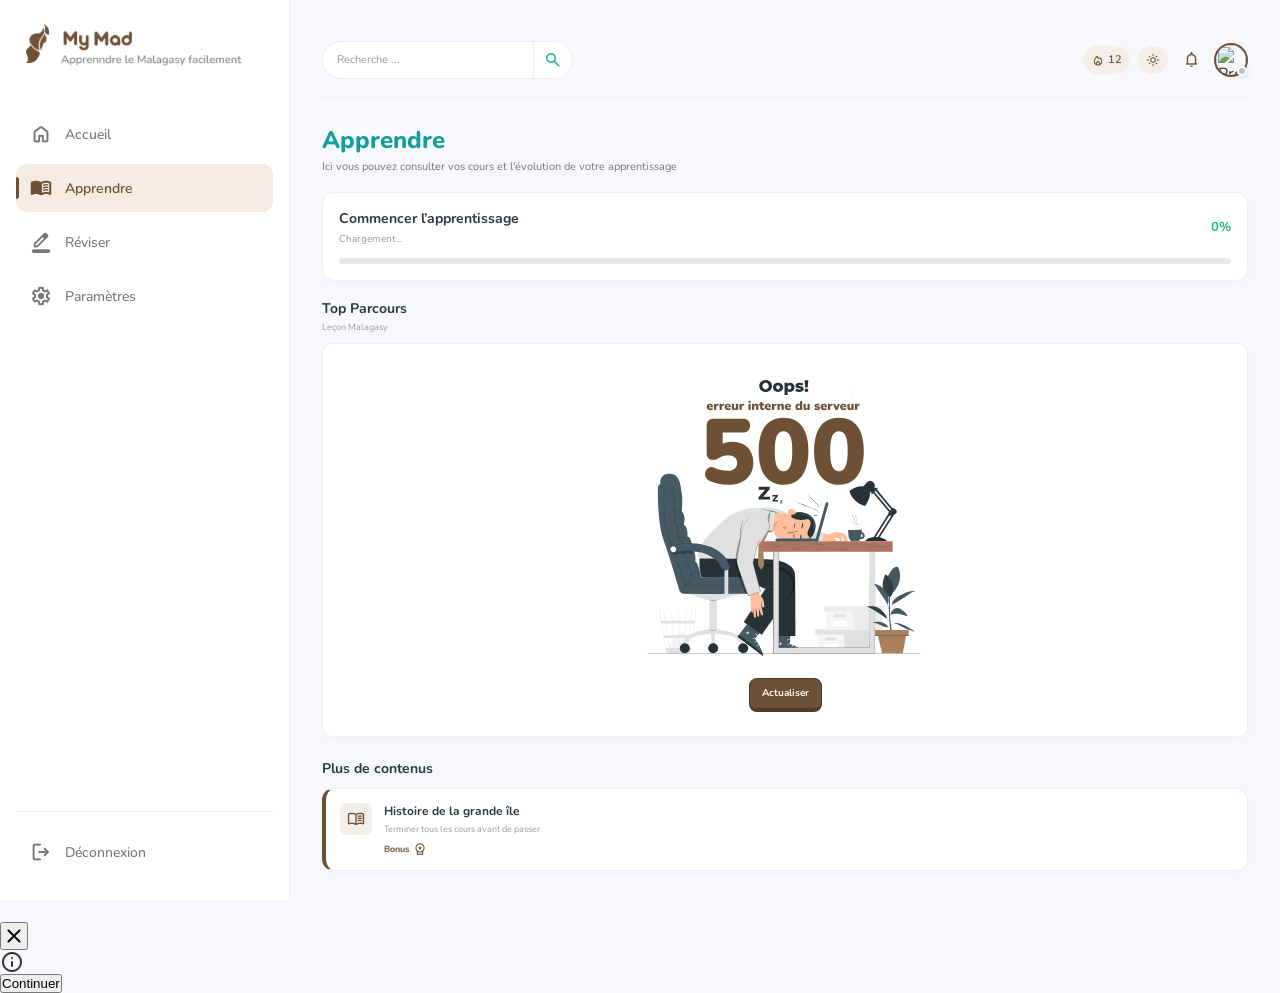
==== html/Apprendre.html @ afe7a2b3 "firs update" ====
```html
<!DOCTYPE html>
<html lang="fr">

<head>

    <meta charset="UTF-8">

    <meta name="viewport" content="width=device-width, initial-scale=1.0">

    <title>MyMAD - Apprendre</title>

    <link rel="preconnect" href="https://fonts.googleapis.com">
    <link rel="preconnect" href="https://fonts.gstatic.com" crossorigin>
    <link rel="stylesheet" href="https://fonts.googleapis.com/css2?family=Nunito:wght@400;500;600;700;800&display=swap">

    <link rel="stylesheet"
        href="https://fonts.googleapis.com/css2?family=Material+Symbols+Rounded:opsz,wght,FILL,GRAD@20..48,400,0,0">


    <!-- CSS -->
    <link rel="stylesheet" href="/css/apprendrestyle.css">

</head>


<body>


    <!-- =====================================================
     SIDEBAR
===================================================== -->

    <aside class="sidebar">

        <div class="sidebar-logo">

            <img src="/logo/logo.png" alt="MyMAD" class="logo-image">

        </div>


        <nav class="sidebar-menu">


            <!-- Accueil -->
            <a href="/html/index.html" class="menu-item">

                <span class="material-symbols-rounded">
                    home
                </span>

                <span class="menu-text">
                    Accueil
                </span>

            </a>


            <!-- Apprendre -->
            <a href="/html/Apprendre.html" class="menu-item active">

                <span class="material-symbols-rounded">
                    menu_book
                </span>

                <span class="menu-text">
                    Apprendre
                </span>

            </a>


            <a href="#" class="menu-item">

                <span class="material-symbols-rounded">
                    border_color
                </span>

                <span class="menu-text">
                    Réviser
                </span>

            </a>

            <a href="#" class="menu-item">

                <span class="material-symbols-rounded">
                    settings
                </span>

                <span class="menu-text">
                    Paramètres
                </span>

            </a>

        </nav>


        <!-- Déconnexion -->
        <div class="sidebar-bottom">

            <a href="#" class="menu-item logout">

                <span class="material-symbols-rounded">
                    logout
                </span>

                <span class="menu-text">
                    Déconnexion
                </span>

            </a>

        </div>

    </aside>



    <!-- =====================================================
     MAIN
===================================================== -->

    <main class="main-content">


        <!-- =================================================
         HEADER
    ================================================== -->

        <header class="top-header">


            <!-- Recherche -->
            <div class="search-box">

                <input type="text" class="search-input" placeholder="Recherche ...">


                <button class="search-button" type="button">

                    <span class="material-symbols-rounded">
                        search
                    </span>

                </button>

            </div>


            <!-- Actions -->
            <div class="header-actions">


                <!-- Série -->
                <div class="header-stat">

                    <span class="material-symbols-rounded">
                        local_fire_department
                    </span>

                    <span>
                        12
                    </span>

                </div>


                <!-- Points -->
                <div class="header-stat">

                    <span class="material-symbols-rounded">
                        light_mode
                    </span>

                </div>


                <!-- Notification -->
                <button class="header-icon" type="button">

                    <span class="material-symbols-rounded">
                        notifications
                    </span>

                </button>


                <!-- Avatar -->
                <div class="user-avatar" aria-label="Profil hors ligne">

                    <img src="https://i.pravatar.cc/100?img=12" alt="Profil">

                    <span class="profile-online-dot" aria-hidden="true"></span>

                </div>

            </div>

        </header>

        <section class="page-heading">

            <h1>
                Apprendre
            </h1>

            <p>
                Ici vous pouvez consulter vos cours
                et l'évolution de votre apprentissage
            </p>

        </section>

        <section class="learning-content">

            <div class="learning-progress card">

                <div class="learning-progress-header">

                    <div>

                        <h2>
                            Commencer l’apprentissage
                        </h2>

                        <p class="global-progress-text">
                            Chargement...
                        </p>

                    </div>


                    <strong class="global-progress-value">
                        0%
                    </strong>

                </div>


                <div class="progress-bar">

                    <div class="progress-value" style="width: 0%;">
                    </div>

                </div>

            </div>

            <div class="section-title">

                <h2>
                    Top Parcours
                </h2>

                <span>
                    Leçon Malagasy
                </span>

            </div>

            <div class="course-grid">


                <!-- Chargement -->
                <div class="courses-loading" role="status" aria-live="polite">
<!-- 
                    <span class="material-symbols-rounded">
                        sync
                    </span> -->

                    <img
                        class="connection-error-image"
                        src="/svg/500%20error.svg"
                        alt="Erreur serveur 500"
                        hidden
                    >

                    <p>
                        Connexion au serveur...
                    </p>

                    <button class="connection-retry" type="button" hidden>
                        Actualiser
                    </button>

                </div>


            </div>

            <div class="section-title more-title">

                <h2>
                    Plus de contenus
                </h2>

            </div>


            <div class="extra-content card">

                <div class="extra-icon">

                    <span class="material-symbols-rounded">
                        menu_book
                    </span>

                </div>


                <div class="extra-info">

                    <h3>
                        Histoire de la grande île
                    </h3>

                    <p>
                        Terminer tous les cours avant de passer
                    </p>

                    <strong>

                        Bonus

                        <span class="material-symbols-rounded">
                            workspace_premium
                        </span>

                    </strong>

                </div>

            </div>


        </section>


    </main>
    <script src="/js/websocket.js"></script>
    <script src="/js/app.js"></script>
    <script src="/js/cours.js"></script>
    <script src="/js/quiz.js"></script>
</body>

</html>
---- css/apprendrestyle.css ----
/* =====================================================
   RESET
===================================================== */

* {
    margin: 0;
    padding: 0;
    box-sizing: border-box;
}

html,
body {
    width: 100%;
    min-height: 100%;
}

body {
    font-family: "Nunito", sans-serif;
    background: #f7f8fc;
    color: #333333;
}


/* =====================================================
   SIDEBAR
===================================================== */

.sidebar {
    position: fixed;
    top: 0;
    left: 0;

    width: 290px;
    height: 100vh;

    display: flex;
    flex-direction: column;

    padding: 24px 16px;

    background: #ffffff;
    border-right: 1px solid #eeeeee;

    z-index: 100;
}


/* =====================================================
   LOGO
===================================================== */

.sidebar-logo {
    width: 100%;

    display: flex;
    align-items: center;
    justify-content: flex-start;

    padding: 0 10px;
    margin-bottom: 42px;
}

.logo-image {
    width: 216px;
    height: auto;

    display: block;
    object-fit: contain;
}


/* =====================================================
   NAVIGATION
===================================================== */

.sidebar-menu {
    width: 100%;

    display: flex;
    flex-direction: column;

    gap: 6px;
}

.menu-item {
    position: relative;

    display: flex;
    align-items: center;

    width: 100%;
    height: 48px;

    padding: 0 14px;

    border-radius: 11px;

    text-decoration: none;

    color: #777777;

    font-size: 14px;
    font-weight: 500;

    transition:
            background-color 0.2s ease,
            color 0.2s ease;
}


/* =====================================================
   MENU ICON
===================================================== */

.menu-item .material-symbols-rounded {
    font-size: 22px;
    margin-right: 13px;

    font-variation-settings:
            'FILL' 0,
            'wght' 450,
            'GRAD' 0,
            'opsz' 24;

    transition:
            color 0.2s ease,
            font-variation-settings 0.2s ease;
}


/* =====================================================
   MENU HOVER
===================================================== */

.menu-item:hover {
    background: #f5ebe2;;
    color: #6E5034;
}

.menu-item:hover .material-symbols-rounded {
    color: #6E5034;
}


/* =====================================================
   ACTIVE
===================================================== */

.menu-item.active {
    background: #f5ebe2;

    color: #6E5034;

    font-weight: 600;
}


.menu-item.active .material-symbols-rounded {
    color: #6E5034;

    font-variation-settings:
            'FILL' 1,
            'wght' 500,
            'GRAD' 0,
            'opsz' 24;
}


/* =====================================================
   ACTIVE INDICATOR
===================================================== */

.menu-item.active::before {
    content: "";

    position: absolute;

    left: 0;
    top: 50%;

    width: 3px;
    height: 22px;

    transform: translateY(-50%);

    border-radius: 0 4px 4px 0;

    background: #6E5034;
}
/* =====================================================
   SIDEBAR BOTTOM
===================================================== */

.sidebar-bottom {
    margin-top: auto;

    padding-top: 16px;

    border-top: 1px solid #eeeeee;
}


/* =====================================================
   LOGOUT
===================================================== */

.logout {
    color: #777777;
}

.logout:hover {
    background: #fff2f2;
    color: #d64545;
}

.logout:hover .material-symbols-rounded {
    color: #d64545;
}


/* =====================================================
   MAIN CONTENT
===================================================== */

.main-content {
    margin-left: 290px;

    min-height: 100vh;

    padding: 0 32px 40px;
}


/* =====================================================
   HEADER
===================================================== */

.top-header {
    height: 76px;

    display: flex;
    align-items: center;
    justify-content: space-between;

    border-bottom: 1px solid #eeeeee;

    margin-bottom: 28px;
}


/* =====================================================
   SEARCH
===================================================== */

.search-box {
    width: 250px;
    height: 38px;

    display: flex;
    align-items: center;

    background: #ffffff;

    border: 1px solid #eeeeee;
    border-radius: 20px;

    overflow: hidden;

    transition:
            border-color 0.2s ease,
            box-shadow 0.2s ease;
}

.search-input {
    flex: 1;

    width: 100%;
    height: 100%;

    padding: 0 14px;

    border: none;
    outline: none;

    background: transparent;

    font-family: inherit;
    font-size: 11px;

    color: #333333;
}

.search-input::placeholder {
    color: #999999;
}

.search-box:focus-within {
    border-color: #2DBF94;

    box-shadow:
            0 0 0 3px rgba(45, 191, 148, 0.08);
}

.search-button {
    width: 38px;
    height: 38px;

    flex-shrink: 0;

    display: flex;
    align-items: center;
    justify-content: center;

    border: none;
    border-left: 1px solid #eeeeee;

    background: #ffffff;

    color: #18B78F;

    cursor: pointer;

    transition:
            background-color 0.2s ease,
            color 0.2s ease;
}

.search-button:hover {
    background: #f3fbf8;
    color: #159d7a;
}

.search-button .material-symbols-rounded {
    font-size: 20px;
}


/* =====================================================
   HEADER ACTIONS
===================================================== */

.header-actions {
    display: flex;
    align-items: center;
    gap: 8px;
}


/* =====================================================
   HEADER STAT
===================================================== */

.header-stat {
    height: 28px;

    display: flex;
    align-items: center;

    gap: 3px;

    padding: 0 8px;

    border-radius: 14px;

    background: #f4eee9;

    color: #6E5034;

    font-size: 11px;
    font-weight: 600;
}

.header-stat .material-symbols-rounded {
    font-size: 14px;
}


/* =====================================================
   HEADER ICON
===================================================== */

.header-icon {
    width: 30px;
    height: 30px;

    display: flex;
    align-items: center;
    justify-content: center;

    border: none;

    background: transparent;

    color: #6E5034;

    cursor: pointer;
}

.header-icon .material-symbols-rounded {
    font-size: 19px;
}


/* =====================================================
   AVATAR
===================================================== */

.user-avatar {
    position: relative;

    width: 34px;
    height: 34px;

    border-radius: 50%;

    overflow: visible;

    border: 2px solid #6E5034;
}

.user-avatar img {
    width: 100%;
    height: 100%;

    display: block;

    object-fit: cover;
    border-radius: 50%;
}

.profile-online-dot {
    position: absolute;
    right: -1px;
    bottom: -1px;

    width: 10px;
    height: 10px;

    border: 2px solid #ffffff;
    border-radius: 50%;
    background: #b9c0c8;
    box-shadow: 0 1px 4px rgba(0, 0, 0, 0.18);
    transition: background-color 0.2s ease, box-shadow 0.2s ease;
}

.user-avatar.is-online .profile-online-dot {
    background: #20b888;
    box-shadow: 0 0 0 2px rgba(32, 184, 136, 0.16), 0 1px 4px rgba(0, 0, 0, 0.18);
}


/* =====================================================
   PAGE HEADING
===================================================== */

.page-heading {
    margin-bottom: 18px;
}

.page-heading h1 {
    margin-bottom: 4px;

    font-size: 24px;
    line-height: 1.2;

    font-weight: 800;

    color: #119E9B;
}

.page-heading p {
    font-size: 11px;
    color: #777777;
}


/* =====================================================
   CARD
===================================================== */

.card {
    background: #ffffff;

    border: 1px solid #eeeeee;
    border-radius: 12px;

    box-shadow:
            0 2px 8px rgba(0, 0, 0, 0.025);

    overflow: hidden;
}


/* =====================================================
   LEARNING CONTENT
===================================================== */

.learning-content {
    width: 100%;
}


/* =====================================================
   LEARNING PROGRESS
===================================================== */

.learning-progress {
    width: 100%;

    padding: 16px;

    margin-bottom: 18px;
}

.learning-progress-header {
    display: flex;

    align-items: center;
    justify-content: space-between;
}

.learning-progress-header h2 {
    font-size: 14px;

    font-weight: 700;

    color: #303744;
}

.learning-progress-header p {
    margin-top: 4px;

    font-size: 10px;

    color: #999999;
}

.learning-progress-header > strong {
    font-size: 13px;

    color: #20B888;
}


/* =====================================================
   PROGRESS BAR
===================================================== */

.progress-bar {
    width: 100%;

    height: 6px;

    margin-top: 12px;

    background: #e6e8ea;

    border-radius: 5px;

    overflow: hidden;
}

.progress-value {
    height: 100%;

    background: #2DBF94;

    border-radius: 5px;
}


/* =====================================================
   SECTION TITLE
===================================================== */

.section-title {
    margin-bottom: 10px;
}

.section-title h2 {
    font-size: 14px;
    color: #303744;
}

.section-title span {
    display: block;

    margin-top: 3px;

    font-size: 9px;

    color: #999999;
}


/* =====================================================
   COURSE GRID
===================================================== */

.course-grid {
    display: grid;

    grid-template-columns:
        repeat(3, minmax(0, 1fr));

    gap: 12px;

    margin-bottom: 22px;
}

.courses-loading {
    min-height: 135px;
    grid-column: 1 / -1;

    display: flex;
    align-items: center;
    justify-content: center;
    gap: 10px;

    padding: 24px;

    color: #6f7682;
    background: #ffffff;
    border: 1px solid #eeeeee;
    border-radius: 10px;
    box-shadow: 0 2px 8px rgba(0, 0, 0, 0.025);
}

.courses-loading .material-symbols-rounded {
    color: #20b888;
    font-size: 24px;
    animation: course-spinner 0.9s linear infinite;
}

.connection-error-image {
    width: 300px;
    height: 300px;
    flex: none;
    object-fit: contain;
}

.connection-error-image[hidden] {
    display: none;
}

.courses-loading p {
    font-size: 11px;
    font-weight: 600;
}

.connection-retry {
    min-height: 34px;

    display: inline-flex;
    align-items: center;
    gap: 5px;

    padding: 0 12px;

    color: #fdfbf9;
    border: 1px solid #503b28;
    border-radius: 8px;
    background: #6E5034;
    font: inherit;
    font-size: 10px;
    font-weight: 700;
    cursor: pointer;
    border-bottom-width: 4px;
    transition: box-shadow 0.2s ease, transform 0.2s ease, filter 0.2s ease;
}

.connection-retry[hidden] {
    display: none;
}

.connection-retry:hover {
    filter: brightness(1.05);
    box-shadow: 0 6px 14px rgba(21, 154, 120, 0.28);
    transform: translateY(-1px);
}

.connection-retry:focus-visible {
    outline: 3px solid rgba(32, 184, 136, 0.25);
    outline-offset: 2px;
}

.connection-retry:active {
    box-shadow: 0 2px 6px rgba(21, 154, 120, 0.2);
    transform: translateY(0);
}

.connection-retry .material-symbols-rounded {
    color: #ffffff;
    font-size: 16px;
    transition: transform 0.35s ease;
}

.connection-retry:hover .material-symbols-rounded {
    transform: rotate(90deg);
}

.courses-loading.is-hidden {
    display: none;
}

.courses-loading.has-error {
    flex-direction: column;
    color: #c45c5c;
}

.courses-loading.has-error .material-symbols-rounded {
    color: #d66a6a;
    animation: none;
}

@keyframes course-spinner {
    to {
        transform: rotate(360deg);
    }
}


/* =====================================================
   COURSE CARD
===================================================== */

.course-card {
    position: relative;

    min-height: 135px;

    padding: 14px;

    background: #ffffff;

    border: 1px solid #eeeeee;

    border-left: 4px solid #2DBF94;

    border-radius: 10px;

    box-shadow:
            0 2px 8px rgba(0, 0, 0, 0.025);

    cursor: pointer;

    transition:
            transform 0.2s ease,
            box-shadow 0.2s ease;
}

.course-card:hover {
    transform: translateY(-2px);

    box-shadow:
            0 5px 14px rgba(0, 0, 0, 0.07);
}


/* =====================================================
   COURSE STATES
===================================================== */

.course-card.completed {
    border-left-color: #2DBF94;
}

.course-card.ongoing {
    border-left-color: #e2a719;
}

.course-card.start {
    border-left-color: #f28b52;
}

.course-card.locked {
    border-left-color: #3498db;
    cursor: not-allowed;
}

.course-card.locked:hover {
    transform: none;

    box-shadow:
            0 2px 8px rgba(0, 0, 0, 0.025);
}


/* =====================================================
   COURSE HEADER
===================================================== */

.course-header {
    display: flex;

    align-items: flex-start;

    justify-content: space-between;

    gap: 10px;
}

.course-header > div {
    min-width: 0;
}

.course-header h3 {
    overflow: hidden;

    white-space: nowrap;
    text-overflow: ellipsis;

    font-size: 12px;

    color: #303744;
}

.course-header p {
    margin-top: 4px;

    overflow: hidden;

    white-space: nowrap;
    text-overflow: ellipsis;

    font-size: 9px;

    color: #999999;
}


/* =====================================================
   COURSE ICON
===================================================== */

.course-header > .material-symbols-rounded {
    flex-shrink: 0;

    width: 28px;
    height: 28px;

    display: flex;
    align-items: center;
    justify-content: center;

    border-radius: 6px;

    font-size: 17px;

    color: #20B888;

    background: #e9faf4;
}


/* IMPORTANT : ESPACE ENTRE .ongoing ET .course-header */

.course-card.ongoing .course-header > .material-symbols-rounded {
    color: #d99a1c;
    background: #fff4dd;
}

.course-card.start .course-header > .material-symbols-rounded {
    color: #f28b52;
    background: #fff0e8;
}

.course-card.locked .course-header > .material-symbols-rounded {
    color: #3498db;
    background: #eaf4fc;
}


/* =====================================================
   COURSE LESSONS
===================================================== */

.course-lessons {
    display: block;

    margin-top: 12px;

    font-size: 9px;

    color: #999999;
}


/* =====================================================
   COURSE PROGRESS
===================================================== */

.course-progress {
    width: 100%;

    height: 5px;

    margin-top: 12px;

    background: #e5e7e9;

    border-radius: 5px;

    overflow: hidden;
}

.course-progress div {
    height: 100%;

    border-radius: 5px;

    background: #2DBF94;
}

.course-card.ongoing .course-progress div {
    background: #e2a719;
}

.course-card.start .course-progress div {
    background: #f28b52;
}

.course-card.locked .course-progress div {
    background: #3498db;
}


/* =====================================================
   COURSE FOOTER
===================================================== */

.course-footer {
    display: flex;

    align-items: center;
    justify-content: space-between;

    margin-top: 7px;

    font-size: 9px;

    color: #20B888;
}

.course-card.ongoing .course-footer {
    color: #d99a1c;
}

.course-card.start .course-footer {
    color: #f28b52;
}

.course-card.locked .course-footer {
    color: #3498db;
}


/* =====================================================
   COURSE COLORS
===================================================== */

.course-card.course-color-1 {
    background: #f0fbf7;
    border-left-color: #20b888;
}

/* =====================================================
   COURSE QUIZ
===================================================== */

.quiz-modal {
    position: fixed;
    inset: 0;
    z-index: 800;
    display: grid;
    place-items: center;
    padding: 20px;
    visibility: hidden;
    opacity: 0;
    transition: opacity 0.2s ease, visibility 0.2s ease;
}

.quiz-modal.show {
    visibility: visible;
    opacity: 1;
}

.quiz-modal-overlay {
    position: absolute;
    inset: 0;
    background: rgba(20, 28, 38, 0.52);
    backdrop-filter: blur(4px);
}

.quiz-modal-box {
    position: relative;
    width: min(100%, 470px);
    padding: 28px;
    background: #ffffff;
    border: 1px solid rgba(32, 184, 136, 0.18);
    border-radius: 18px;
    box-shadow: 0 20px 50px rgba(25, 35, 45, 0.2);
    transform: translateY(10px) scale(0.98);
    transition: transform 0.2s ease;
}

.quiz-modal.show .quiz-modal-box {
    transform: translateY(0) scale(1);
}

.quiz-close {
    position: absolute;
    top: 16px;
    right: 16px;
    width: 30px;
    height: 30px;
    display: grid;
    place-items: center;
    color: #7b8490;
    background: #f4f6f7;
    border: 0;
    border-radius: 50%;
    cursor: pointer;
}

.quiz-heading {
    display: flex;
    align-items: center;
    justify-content: space-between;
    gap: 12px;
    margin-bottom: 18px;
}

.quiz-badge {
    display: inline-flex;
    align-items: center;
    gap: 6px;
    color: #168c6c;
    font-size: 10px;
    font-weight: 700;
}

.quiz-badge .material-symbols-rounded {
    font-size: 17px;
}

.quiz-step {
    color: #a2aab3;
    font-size: 9px;
    font-weight: 600;
}

.quiz-intro {
    display: grid;
    grid-template-columns: minmax(0, 1fr) 112px;
    align-items: center;
    gap: 10px;
    min-height: 98px;
}

.quiz-intro-copy {
    min-width: 0;
}

.quiz-mascot {
    width: 112px;
    min-height: 112px;
    display: flex;
    flex-direction: column;
    align-items: center;
    justify-content: center;
    background: #fff4e800;
    border-radius: 42% 58% 54% 46% / 48% 42% 58% 52%;
}

.quiz-mascot img {
    width: 145px;
    height: 145px;
    flex: none;
    object-fit: contain;
}

.quiz-credit {
    max-width: 100%;
    color: #68737d;
    font-size: 7px;
    line-height: 1.2;
    text-align: center;
}

.quiz-title {
    margin-bottom: 5px;
    color: #26313d;
    font-size: 22px;
    overflow-wrap: anywhere;
}

.quiz-instruction {
    color: #8a939d;
    font-size: 11px;
}

.quiz-question-card {
    display: flex;
    align-items: center;
    gap: 12px;
    margin: 22px 0 16px;
    padding: 18px;
    color: #26313d;
    background: #effbf7;
    border: 1px solid #d7f2e9;
    border-radius: 12px;
}

.quiz-question-card > .material-symbols-rounded {
    color: #20b888;
    font-size: 23px;
}

.quiz-question {
    font-size: 20px;
    font-weight: 700;
}

.quiz-question.is-loading {
    width: 100%;
    display: flex;
    justify-content: center;
}

.quiz-loading-spinner {
    --uib-size: 45px;
    --uib-color: #6E5034;
    --uib-speed: 1.75s;
    display: flex;
    align-items: flex-end;
    justify-content: space-between;
    width: var(--uib-size);
    height: calc(var(--uib-size) * 0.6);
}

.quiz-loading-cube {
    flex-shrink: 0;
    width: calc(var(--uib-size) * 0.2);
    height: calc(var(--uib-size) * 0.2);
    animation: quiz-cube-jump var(--uib-speed) ease-in-out infinite;
}

.quiz-loading-cube__inner {
    display: block;
    width: 100%;
    height: 100%;
    border-radius: 25%;
    background-color: var(--uib-color);
    transform-origin: center bottom;
    animation: quiz-cube-morph var(--uib-speed) ease-in-out infinite;
}

.quiz-loading-cube:nth-child(2),
.quiz-loading-cube:nth-child(2) .quiz-loading-cube__inner {
    animation-delay: calc(var(--uib-speed) * -0.36);
}

.quiz-loading-cube:nth-child(3),
.quiz-loading-cube:nth-child(3) .quiz-loading-cube__inner {
    animation-delay: calc(var(--uib-speed) * -0.2);
}

@keyframes quiz-cube-jump {
    0%, 30%, 75%, 100% { transform: translateY(0); }
    50% { transform: translateY(-200%); }
}

@keyframes quiz-cube-morph {
    0%, 10%, 40%, 70%, 85%, 100% { transform: scaleY(1); }
    20%, 25% { transform: scaleY(0.6) scaleX(1.3); }
    30% { transform: scaleY(1.15) scaleX(0.9); }
    75% { transform: scaleY(0.8) scaleX(1.2); }
}

@media (prefers-reduced-motion: reduce) {
    .quiz-loading-cube,
    .quiz-loading-cube__inner {
        animation: none;
    }
}

.quiz-options {
    display: grid;
    gap: 9px;
    border-bottom-width: 4px;
}

.quiz-option {
    width: 100%;
    padding: 12px 14px;
    color: #4d5864;
    background: #ffffff;
    border: 1px solid #e4e8eb;
    border-radius: 9px;
    font: inherit;
    font-size: 11px;
    font-weight: 600;
    text-align: left;
    cursor: pointer;
    transition: border-color 0.2s ease, background-color 0.2s ease, color 0.2s ease, transform 0.2s ease;
    border-bottom-width: 4px;
}

.quiz-option:hover,
.quiz-option.selected {
    color: #6E5034;
    background: #f8dec4;
    border: 2px solid #6E5034;
    padding: 11px 13px;
    transform: translateX(5px);
    border-bottom-width: 4px;
    border-bottom-width: 4px;
}

.quiz-option.is-correct {
    color: #ffffff;
    background: #20b888;
    border: 2px solid #168c6c;
    padding: 11px 13px;
    transform: translateX(5px);
    border-bottom-width: 4px;
}

.quiz-option.is-wrong {
    color: #ffffff;
    background: #d66a6a;
    border: 2px solid #b75d5d;
    padding: 11px 13px;
    transform: translateX(5px);
}

.quiz-feedback {
    min-height: 18px;
    margin: 14px 0 10px;
    font-size: 10px;
    font-weight: 600;
}

.quiz-result-toast {
    position: fixed;
    top: 24px;
    left: 50%;
    z-index: 900;
    display: flex;
    align-items: center;
    gap: 16px;
    padding: 14px 24px 14px 16px;
    color: #176b51;
    background: #ffffff;
    border: 1px solid rgba(32, 184, 136, 0.3);
    border-radius: 16px;
    box-shadow: 0 14px 40px rgba(25, 35, 45, 0.2);
    font-size: 18px;
    font-weight: 800;
    opacity: 0;
    pointer-events: none;
    transform: translate(-50%, -12px) scale(0.96);
    transition: opacity 0.2s ease, transform 0.2s ease;
}

.quiz-result-toast.is-visible {
    opacity: 1;
    transform: translate(-50%, 0) scale(1);
}

.quiz-result-toast.is-wrong {
    color: #a94444;
    border-color: rgba(214, 106, 106, 0.38);
}

.quiz-result-toast img {
    width: 88px;
    height: 88px;
    object-fit: contain;
}

.quiz-feedback.is-wrong {
    color: #b75d5d;
}

.quiz-submit {
    width: 100%;
    display: flex;
    align-items: center;
    justify-content: center;
    gap: 7px;
    padding: 12px;
    color: #ffffff;
    background: #20b888;
    border: 0;
    border-radius: 9px;
    font: inherit;
    font-size: 11px;
    font-weight: 700;
    cursor: pointer;
}

.quiz-submit:disabled {
    color: #a2aaa9;
    background: #e7eeeb;
    cursor: not-allowed;
}

.course-card.course-color-2 {
    background: #fff8e8;
    border-left-color: #d99a1c;
}

.course-card.course-color-3 {
    background: #fff1eb;
    border-left-color: #f28b52;
}

.course-card.course-color-4 {
    background: #eef7ff;
    border-left-color: #3498db;
}


/* =====================================================
   MORE CONTENTS
===================================================== */

.more-title {
    margin-top: 4px;
    margin-bottom: 10px;
}

.extra-content {
    width: 100%;

    min-height: 82px;

    display: flex;

    align-items: flex-start;

    gap: 12px;

    padding: 14px;

    border-left: 4px solid #6E5034;
}

.extra-icon {
    width: 32px;
    height: 32px;

    flex-shrink: 0;

    display: flex;

    align-items: center;
    justify-content: center;

    border-radius: 7px;

    background: #f4eee9;

    color: #6E5034;
}

.extra-icon .material-symbols-rounded {
    font-size: 18px;
}


/* =====================================================
   EXTRA INFO
===================================================== */

.extra-info {
    min-width: 0;
}

.extra-info h3 {
    font-size: 12px;
    color: #303744;
}

.extra-info p {
    margin-top: 4px;

    font-size: 9px;

    line-height: 1.4;

    color: #999999;
}

.extra-info strong {
    display: flex;

    align-items: center;

    gap: 4px;

    margin-top: 7px;

    font-size: 9px;

    color: #6E5034;
}

.extra-info strong .material-symbols-rounded {
    font-size: 14px;
}


/* =====================================================
   RESPONSIVE - TABLET
===================================================== */

@media (max-width: 1100px) {

    .course-grid {
        grid-template-columns: repeat(2, minmax(0, 1fr));
    }
}


/* =====================================================
   RESPONSIVE - MOBILE
===================================================== */

@media (max-width: 768px) {

    .sidebar {
        width: 80px;
        padding: 24px 10px;
    }

    .sidebar-logo {
        justify-content: center;
        padding: 0;
        margin-bottom: 42px;
    }

    .logo-image {
        width: 55px;
    }

    .menu-item {
        justify-content: center;
        padding: 0;
    }

    .menu-item .material-symbols-rounded {
        margin-right: 0;
    }

    .menu-text {
        display: none;
    }

    .main-content {
        margin-left: 80px;
        padding: 0 18px 30px;
    }

    .top-header {
        height: 65px;
        margin-bottom: 22px;
    }

    .search-box {
        width: 190px;
    }

    .header-stat {
        display: none;
    }

    .page-heading h1 {
        font-size: 233px;
        font-weight: 900;
    }

    .course-grid {
        grid-template-columns: 1fr;
    }

    .quiz-modal {
        padding: 12px;
    }

    .quiz-result-toast {
        top: 16px;
        gap: 10px;
        max-width: calc(100vw - 32px);
        padding: 10px 16px 10px 10px;
        font-size: 16px;
    }

    .quiz-result-toast img {
        width: 68px;
        height: 68px;
    }

    .quiz-modal-box {
        padding: 22px 18px;
        border-radius: 14px;
    }

    .quiz-title {
        font-size: 19px;
    }

    .quiz-intro {
        grid-template-columns: minmax(0, 1fr) 90px;
        min-height: 96px;
        gap: 6px;
    }

    .quiz-mascot {
        width: 90px;
        min-height: 96px;
    }

    .quiz-mascot img {
        width: 74px;
        height: 74px;
    }

    .quiz-credit {
        font-size: 6px;
    }

    .quiz-question-card {
        margin-top: 18px;
        padding: 15px;
    }

    .quiz-question {
        font-size: 17px;
    }

    .quiz-option,
    .quiz-submit {
        min-height: 44px;
    }

    .extra-content {
        width: 100%;
    }
}
/* =====================================================
   NOTIFICATION PANEL
===================================================== */

.notification-panel {
    position: fixed;

    top: 68px;
    right: 90px;

    width: 310px;

    background: #ffffff;

    border: 1px solid #eeeeee;

    border-radius: 12px;

    box-shadow:
            0 10px 30px rgba(0, 0, 0, 0.10);

    padding: 10px;

    z-index: 500;

    opacity: 0;

    visibility: hidden;

    transform: translateY(-5px);

    transition:
            opacity 0.2s ease,
            visibility 0.2s ease,
            transform 0.2s ease;
}


.notification-panel.show {
    opacity: 1;

    visibility: visible;

    transform: translateY(0);
}


.notification-header {
    display: flex;

    align-items: center;
    justify-content: space-between;

    padding: 10px 8px 12px;

    border-bottom: 1px solid #eeeeee;
}


.notification-header strong {
    font-size: 12px;

    color: #1d2433;
}


.notification-header span {
    font-size: 9px;

    color: #20B888;
}


.notification-item {
    display: flex;

    gap: 10px;

    padding: 11px 8px;

    border-radius: 8px;

    cursor: pointer;

    transition: background-color 0.2s ease;
}


.notification-item:hover {
    background: #f8fafb;
}


.notification-item > .material-symbols-rounded {
    width: 30px;
    height: 30px;

    display: flex;
    align-items: center;
    justify-content: center;

    flex-shrink: 0;

    border-radius: 8px;

    background: #e9faf4;

    color: #20B888;

    font-size: 17px;
}


.notification-item strong {
    display: block;

    margin-bottom: 3px;

    font-size: 10px;

    color: #303744;
}


.notification-item p {
    font-size: 8px;

    line-height: 1.4;

    color: #999999;
}


/* =====================================================
   PROFILE MENU
===================================================== */

.profile-menu {
    position: fixed;

    top: 68px;
    right: 32px;

    width: 210px;

    padding: 8px;

    background: #ffffff;

    border: 1px solid #eeeeee;

    border-radius: 12px;

    box-shadow:
            0 10px 30px rgba(0, 0, 0, 0.10);

    z-index: 500;

    opacity: 0;

    visibility: hidden;

    transform: translateY(-5px);

    transition:
            opacity 0.2s ease,
            visibility 0.2s ease,
            transform 0.2s ease;
}


.profile-menu.show {
    opacity: 1;

    visibility: visible;

    transform: translateY(0);
}
.profile-header {
    display: flex;

    align-items: center;

    gap: 9px;

    padding: 10px;

    margin-bottom: 5px;

    border-bottom: 1px solid #eeeeee;
}


.profile-avatar {
    width: 34px;
    height: 34px;

    overflow: hidden;

    border-radius: 50%;
}


.profile-avatar img {
    width: 100%;
    height: 100%;

    object-fit: cover;
}


.profile-header strong {
    display: block;

    font-size: 10px;

    color: #303744;
}


.profile-header span {
    display: block;

    margin-top: 2px;

    font-size: 8px;

    color: #999999;
}


.profile-menu > button {
    width: 100%;
    height: 36px;

    display: flex;
    align-items: center;

    gap: 9px;

    padding: 0 10px;

    border: none;

    border-radius: 7px;

    background: transparent;

    color: #555555;

    font-family: inherit;

    font-size: 10px;

    text-align: left;

    cursor: pointer;

    transition:
            background-color 0.2s ease,
            color 0.2s ease;
}


.profile-menu > button:hover {
    background: #f5f6f7;

    color: #6E5034;
}


.profile-menu > button .material-symbols-rounded {
    font-size: 17px;
}


.profile-menu .profile-logout:hover {
    background: #fff2f2;

    color: #d64545;
}

/* =====================================================
   RESPONSIVE - SMALL MOBILE
===================================================== */

@media (max-width: 500px) {

    .main-content {
        margin-left: 80px;

        padding-left: 12px;
        padding-right: 12px;
    }

    .search-box {
        width: 150px;
    }

    .header-actions {
        gap: 3px;
    }

    .user-avatar {
        width: 30px;
        height: 30px;
    }

    .page-heading h1 {
        font-size: 20px;
    }

    .learning-progress {
        padding: 13px;
    }

    .course-card {
        min-height: 115px;
    }
}
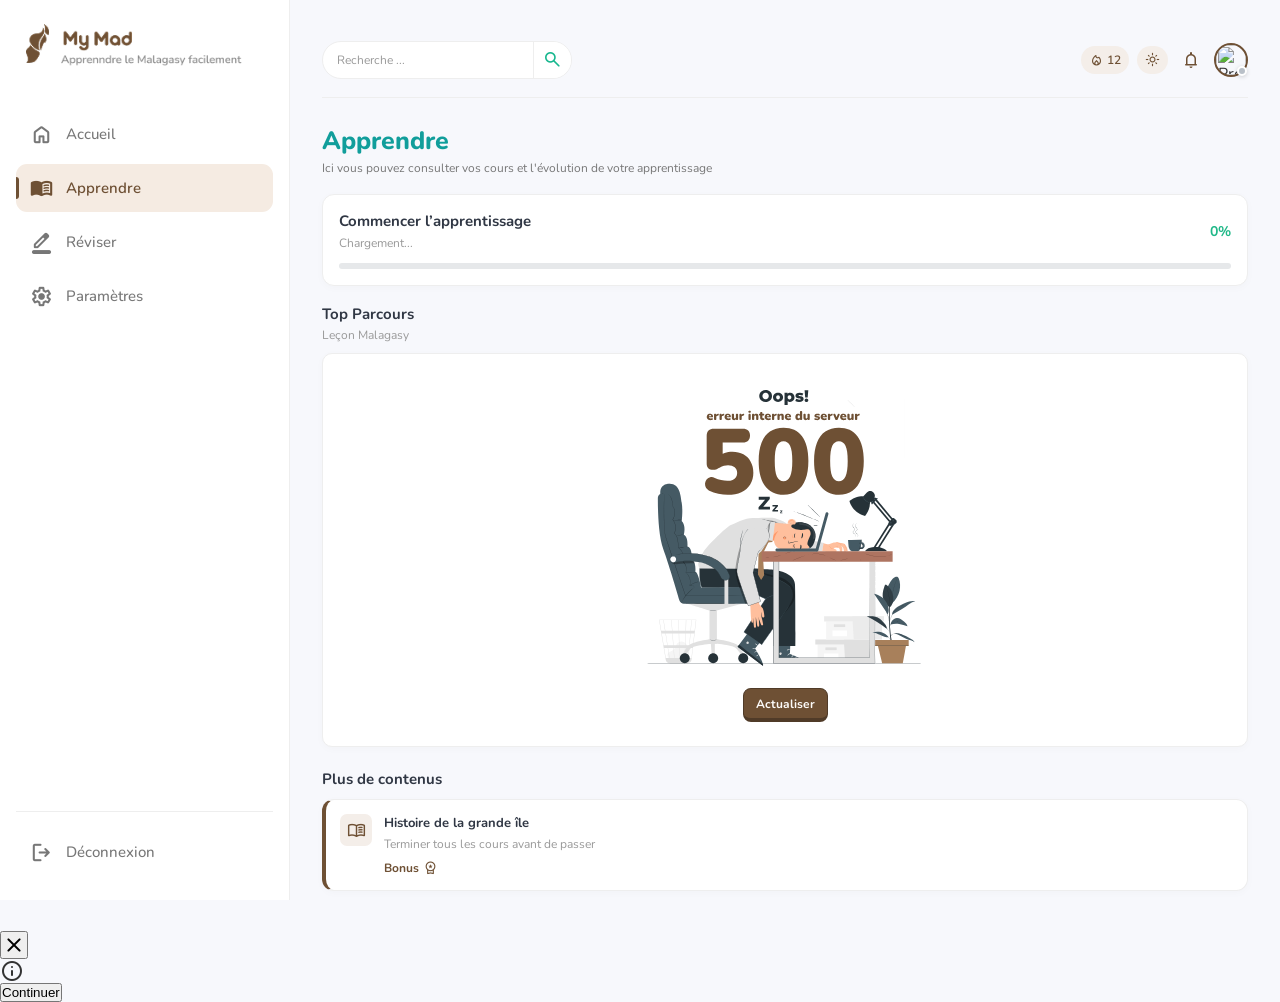
==== commit 107c5fe7: "CP index" ====
--- a/html/Apprendre.html
+++ b/html/Apprendre.html
@@ -44,7 +44,7 @@
 
 
             <!-- Accueil -->
-            <a href="/html/index.html" class="menu-item">
+            <a href="/index.html" class="menu-item">
 
                 <span class="material-symbols-rounded">
                     home
--- a/css/apprendrestyle.css
+++ b/css/apprendrestyle.css
@@ -1,3 +1,13 @@
+:root {
+    --font-increase: 1px;
+}
+
+@media (max-width: 768px) {
+    :root {
+        --font-increase: 2px;
+    }
+}
+
 /* =====================================================
    RESET
 ===================================================== */
@@ -99,7 +109,7 @@
 
     color: #777777;
 
-    font-size: 14px;
+    font-size: calc(14px + var(--font-increase));
     font-weight: 500;
 
     transition:
@@ -113,7 +123,7 @@
 ===================================================== */
 
 .menu-item .material-symbols-rounded {
-    font-size: 22px;
+    font-size: calc(22px + var(--font-increase));
     margin-right: 13px;
 
     font-variation-settings:
@@ -285,7 +295,7 @@
     background: transparent;
 
     font-family: inherit;
-    font-size: 11px;
+    font-size: max(12px, calc(11px + var(--font-increase)));
 
     color: #333333;
 }
@@ -331,7 +341,7 @@
 }
 
 .search-button .material-symbols-rounded {
-    font-size: 20px;
+    font-size: calc(20px + var(--font-increase));
 }
 
 
@@ -366,12 +376,12 @@
 
     color: #6E5034;
 
-    font-size: 11px;
+    font-size: max(12px, calc(11px + var(--font-increase)));
     font-weight: 600;
 }
 
 .header-stat .material-symbols-rounded {
-    font-size: 14px;
+    font-size: calc(14px + var(--font-increase));
 }
 
 
@@ -397,7 +407,7 @@
 }
 
 .header-icon .material-symbols-rounded {
-    font-size: 19px;
+    font-size: calc(19px + var(--font-increase));
 }
 
 
@@ -460,7 +470,7 @@
 .page-heading h1 {
     margin-bottom: 4px;
 
-    font-size: 24px;
+    font-size: calc(24px + var(--font-increase));
     line-height: 1.2;
 
     font-weight: 800;
@@ -469,7 +479,7 @@
 }
 
 .page-heading p {
-    font-size: 11px;
+    font-size: max(12px, calc(11px + var(--font-increase)));
     color: #777777;
 }
 
@@ -520,7 +530,7 @@
 }
 
 .learning-progress-header h2 {
-    font-size: 14px;
+    font-size: calc(14px + var(--font-increase));
 
     font-weight: 700;
 
@@ -530,13 +540,13 @@
 .learning-progress-header p {
     margin-top: 4px;
 
-    font-size: 10px;
+    font-size: max(12px, calc(10px + var(--font-increase)));
 
     color: #999999;
 }
 
 .learning-progress-header > strong {
-    font-size: 13px;
+    font-size: calc(13px + var(--font-increase));
 
     color: #20B888;
 }
@@ -578,7 +588,7 @@
 }
 
 .section-title h2 {
-    font-size: 14px;
+    font-size: calc(14px + var(--font-increase));
     color: #303744;
 }
 
@@ -587,7 +597,7 @@
 
     margin-top: 3px;
 
-    font-size: 9px;
+    font-size: max(12px, calc(9px + var(--font-increase)));
 
     color: #999999;
 }
@@ -628,7 +638,7 @@
 
 .courses-loading .material-symbols-rounded {
     color: #20b888;
-    font-size: 24px;
+    font-size: calc(24px + var(--font-increase));
     animation: course-spinner 0.9s linear infinite;
 }
 
@@ -644,7 +654,7 @@
 }
 
 .courses-loading p {
-    font-size: 11px;
+    font-size: max(12px, calc(11px + var(--font-increase)));
     font-weight: 600;
 }
 
@@ -662,7 +672,7 @@
     border-radius: 8px;
     background: #6E5034;
     font: inherit;
-    font-size: 10px;
+    font-size: max(12px, calc(10px + var(--font-increase)));
     font-weight: 700;
     cursor: pointer;
     border-bottom-width: 4px;
@@ -691,7 +701,7 @@
 
 .connection-retry .material-symbols-rounded {
     color: #ffffff;
-    font-size: 16px;
+    font-size: calc(16px + var(--font-increase));
     transition: transform 0.35s ease;
 }
 
@@ -810,7 +820,7 @@
     white-space: nowrap;
     text-overflow: ellipsis;
 
-    font-size: 12px;
+    font-size: calc(12px + var(--font-increase));
 
     color: #303744;
 }
@@ -823,7 +833,7 @@
     white-space: nowrap;
     text-overflow: ellipsis;
 
-    font-size: 9px;
+    font-size: max(12px, calc(9px + var(--font-increase)));
 
     color: #999999;
 }
@@ -845,7 +855,7 @@
 
     border-radius: 6px;
 
-    font-size: 17px;
+    font-size: calc(17px + var(--font-increase));
 
     color: #20B888;
 
@@ -880,7 +890,7 @@
 
     margin-top: 12px;
 
-    font-size: 9px;
+    font-size: max(12px, calc(9px + var(--font-increase)));
 
     color: #999999;
 }
@@ -937,7 +947,7 @@
 
     margin-top: 7px;
 
-    font-size: 9px;
+    font-size: max(12px, calc(9px + var(--font-increase)));
 
     color: #20B888;
 }
@@ -1036,17 +1046,17 @@
     align-items: center;
     gap: 6px;
     color: #168c6c;
-    font-size: 10px;
+    font-size: max(12px, calc(10px + var(--font-increase)));
     font-weight: 700;
 }
 
 .quiz-badge .material-symbols-rounded {
-    font-size: 17px;
+    font-size: calc(17px + var(--font-increase));
 }
 
 .quiz-step {
     color: #a2aab3;
-    font-size: 9px;
+    font-size: max(12px, calc(9px + var(--font-increase)));
     font-weight: 600;
 }
 
@@ -1083,7 +1093,7 @@
 .quiz-credit {
     max-width: 100%;
     color: #68737d;
-    font-size: 7px;
+    font-size: max(12px, calc(7px + var(--font-increase)));
     line-height: 1.2;
     text-align: center;
 }
@@ -1091,13 +1101,13 @@
 .quiz-title {
     margin-bottom: 5px;
     color: #26313d;
-    font-size: 22px;
+    font-size: calc(22px + var(--font-increase));
     overflow-wrap: anywhere;
 }
 
 .quiz-instruction {
     color: #8a939d;
-    font-size: 11px;
+    font-size: max(12px, calc(11px + var(--font-increase)));
 }
 
 .quiz-question-card {
@@ -1114,11 +1124,11 @@
 
 .quiz-question-card > .material-symbols-rounded {
     color: #20b888;
-    font-size: 23px;
+    font-size: calc(23px + var(--font-increase));
 }
 
 .quiz-question {
-    font-size: 20px;
+    font-size: calc(20px + var(--font-increase));
     font-weight: 700;
 }
 
@@ -1199,7 +1209,7 @@
     border: 1px solid #e4e8eb;
     border-radius: 9px;
     font: inherit;
-    font-size: 11px;
+    font-size: max(12px, calc(11px + var(--font-increase)));
     font-weight: 600;
     text-align: left;
     cursor: pointer;
@@ -1238,7 +1248,7 @@
 .quiz-feedback {
     min-height: 18px;
     margin: 14px 0 10px;
-    font-size: 10px;
+    font-size: max(12px, calc(10px + var(--font-increase)));
     font-weight: 600;
 }
 
@@ -1256,7 +1266,7 @@
     border: 1px solid rgba(32, 184, 136, 0.3);
     border-radius: 16px;
     box-shadow: 0 14px 40px rgba(25, 35, 45, 0.2);
-    font-size: 18px;
+    font-size: calc(18px + var(--font-increase));
     font-weight: 800;
     opacity: 0;
     pointer-events: none;
@@ -1296,7 +1306,7 @@
     border: 0;
     border-radius: 9px;
     font: inherit;
-    font-size: 11px;
+    font-size: max(12px, calc(11px + var(--font-increase)));
     font-weight: 700;
     cursor: pointer;
 }
@@ -1367,7 +1377,7 @@
 }
 
 .extra-icon .material-symbols-rounded {
-    font-size: 18px;
+    font-size: calc(18px + var(--font-increase));
 }
 
 
@@ -1380,14 +1390,14 @@
 }
 
 .extra-info h3 {
-    font-size: 12px;
+    font-size: calc(12px + var(--font-increase));
     color: #303744;
 }
 
 .extra-info p {
     margin-top: 4px;
 
-    font-size: 9px;
+    font-size: max(12px, calc(9px + var(--font-increase)));
 
     line-height: 1.4;
 
@@ -1403,13 +1413,13 @@
 
     margin-top: 7px;
 
-    font-size: 9px;
+    font-size: max(12px, calc(9px + var(--font-increase)));
 
     color: #6E5034;
 }
 
 .extra-info strong .material-symbols-rounded {
-    font-size: 14px;
+    font-size: calc(14px + var(--font-increase));
 }
 
 
@@ -1478,7 +1488,7 @@
     }
 
     .page-heading h1 {
-        font-size: 233px;
+        font-size: clamp(24px, 4vw, 32px);
         font-weight: 900;
     }
 
@@ -1495,7 +1505,7 @@
         gap: 10px;
         max-width: calc(100vw - 32px);
         padding: 10px 16px 10px 10px;
-        font-size: 16px;
+        font-size: calc(16px + var(--font-increase));
     }
 
     .quiz-result-toast img {
@@ -1509,7 +1519,7 @@
     }
 
     .quiz-title {
-        font-size: 19px;
+        font-size: calc(19px + var(--font-increase));
     }
 
     .quiz-intro {
@@ -1529,7 +1539,7 @@
     }
 
     .quiz-credit {
-        font-size: 6px;
+        font-size: max(12px, calc(6px + var(--font-increase)));
     }
 
     .quiz-question-card {
@@ -1538,7 +1548,7 @@
     }
 
     .quiz-question {
-        font-size: 17px;
+        font-size: calc(17px + var(--font-increase));
     }
 
     .quiz-option,
@@ -1610,14 +1620,14 @@
 
 
 .notification-header strong {
-    font-size: 12px;
+    font-size: calc(12px + var(--font-increase));
 
     color: #1d2433;
 }
 
 
 .notification-header span {
-    font-size: 9px;
+    font-size: max(12px, calc(9px + var(--font-increase)));
 
     color: #20B888;
 }
@@ -1659,7 +1669,7 @@
 
     color: #20B888;
 
-    font-size: 17px;
+    font-size: calc(17px + var(--font-increase));
 }
 
 
@@ -1668,14 +1678,14 @@
 
     margin-bottom: 3px;
 
-    font-size: 10px;
+    font-size: max(12px, calc(10px + var(--font-increase)));
 
     color: #303744;
 }
 
 
 .notification-item p {
-    font-size: 8px;
+    font-size: max(12px, calc(8px + var(--font-increase)));
 
     line-height: 1.4;
 
@@ -1764,7 +1774,7 @@
 .profile-header strong {
     display: block;
 
-    font-size: 10px;
+    font-size: max(12px, calc(10px + var(--font-increase)));
 
     color: #303744;
 }
@@ -1775,7 +1785,7 @@
 
     margin-top: 2px;
 
-    font-size: 8px;
+    font-size: max(12px, calc(8px + var(--font-increase)));
 
     color: #999999;
 }
@@ -1802,7 +1812,7 @@
 
     font-family: inherit;
 
-    font-size: 10px;
+    font-size: max(12px, calc(10px + var(--font-increase)));
 
     text-align: left;
 
@@ -1822,7 +1832,7 @@
 
 
 .profile-menu > button .material-symbols-rounded {
-    font-size: 17px;
+    font-size: calc(17px + var(--font-increase));
 }
 
 
@@ -1859,7 +1869,7 @@
     }
 
     .page-heading h1 {
-        font-size: 20px;
+        font-size: calc(20px + var(--font-increase));
     }
 
     .learning-progress {
